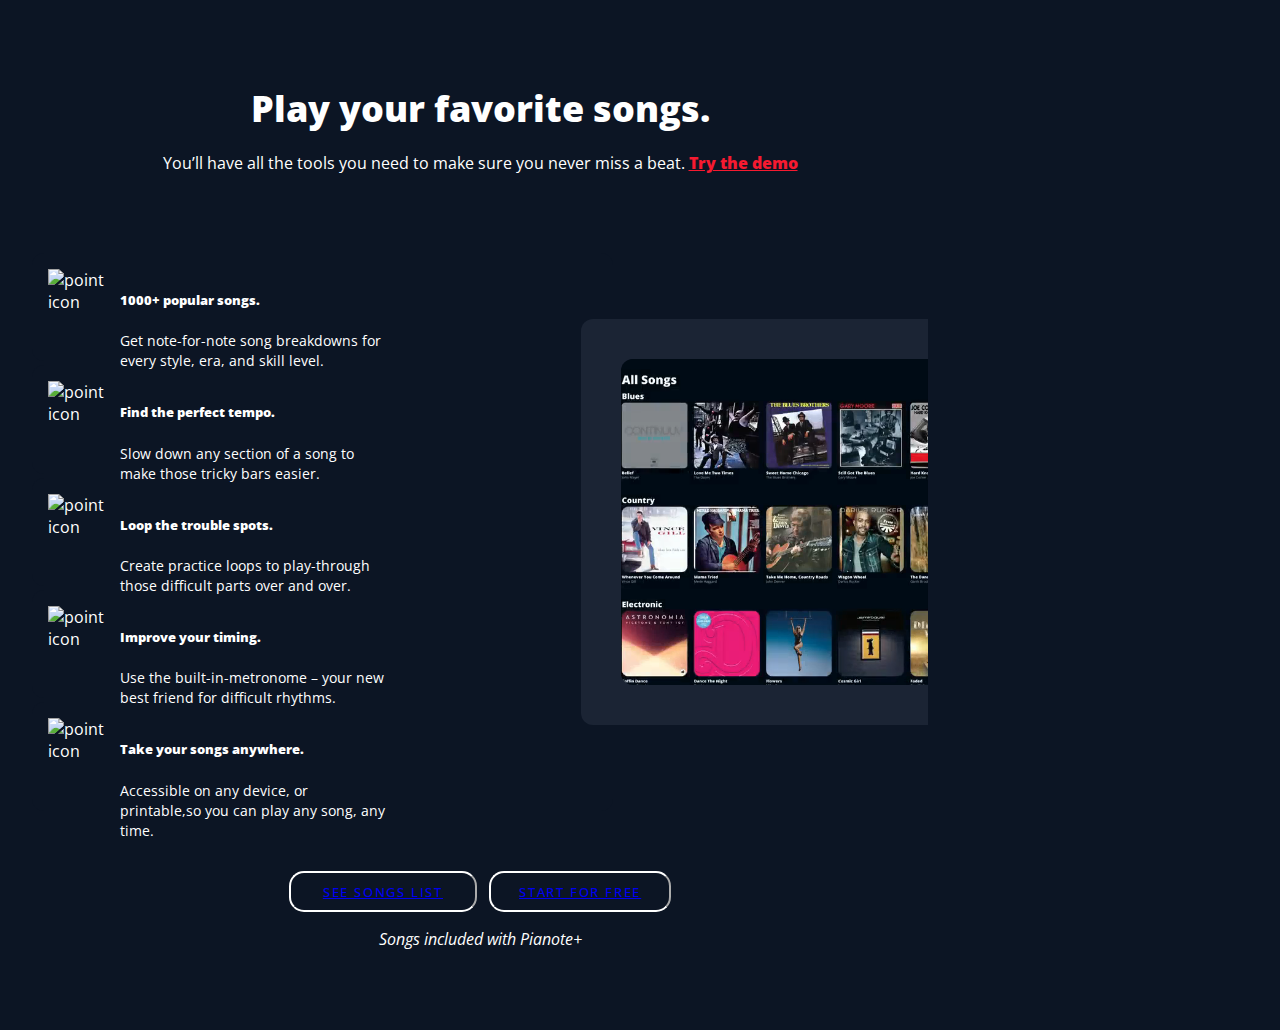
==== index.html @ d9453bf3 "added  base design styling needed" ====
<!DOCTYPE html>
<html lang="en">
<head>
    <meta charset="UTF-8">
    <meta name="viewport" content="width=device-width, initial-scale=1.0">
    <link rel="stylesheet" href="style.css">
    <script src="/scripts/script.js" ></script>
    
    <link rel="stylesheet" href="https://cdnjs.cloudflare.com/ajax/libs/font-awesome/6.5.2/css/all.min.css" integrity="sha512-SnH5WK+bZxgPHs44uWIX+LLJAJ9/2PkPKZ5QiAj6Ta86w+fsb2TkcmfRyVX3pBnMFcV7oQPJkl9QevSCWr3W6A==" crossorigin="anonymous" referrerpolicy="no-referrer" />
    <title>Learn The Piano anytime with real teachers. | Pianote </title>
</head>
<body>
    <section class="piano-container">
        <div class="piano-play">
        <h2><strong class="piano">Play your favorite songs.</strong></h2>
        <p class="subtitle">You’ll have all the tools you need to make sure you never miss a beat.
            <strong class="demo" ><u>Try the demo <i class="fa-regular fa-circle-play"></i></u></strong>

        </p>

        

        <div class="piano-selection-container">

            <div class="video-containers">

                <video src="/videos/piano1vid.mp4"  muted
                autoplay
                loop
                playsinline
                preload="none" style="display: flex;"></video>
                
                
                
                
                <video src="/videos/piano2vid.mp4"  muted
                autoplay
                loop
                playsinline
                preload="none"></video>
                
                
                
                <video src="/videos/piano3vid.mp4"  muted
                autoplay
                loop
                playsinline
                preload="none"></video>
              
              
              
              
                <video src="/videos/piano4vid.mp4"  muted
                autoplay
                loop
                playsinline
                preload="none"></video>


                <img class="still-photo" loading="lazy" onload="this.classList.remove('opacity-0')" src="/images/stillphoto.webp" >




            </div>

            <div  class="selection-container">
                <div  class="selection-item">
    <div  class="selection-image-container"><img alt="point icon" src="https://www.musora.com/musora-cdn/image/https://d21q7xesnoiieh.cloudfront.net/filters:quality(95)/marketing/pianote/membership/homepage/2023/songs-icon.svg"  class="selection-image" loading="lazy" onload="this.classList.remove('opacity-0')"></div>
    <div  class="selection-text-container">
        <h5><strong>1000+ popular songs.</strong></h5>
        <p  class="selection-text-container-paragraph">Get note-for-note song breakdowns for every style, era, and skill level.</p>
    </div>
</div>




<div  class="selection-item">
    <div  class="selection-image-container"><img alt="point icon" src="https://www.musora.com/musora-cdn/image/https://d21q7xesnoiieh.cloudfront.net/filters:quality(95)/marketing/pianote/membership/homepage/2023/tempo-icons.svg"  class="selection-image" loading="lazy" onload="this.classList.remove('opacity-0')"></div>
    <div  class="selection-text-container">
        <h5><strong>Find the perfect tempo.</strong></h5>
        <p  class="selection-text-container-paragraph">Slow down any section of a song to make those tricky bars easier.</p>
    </div>
</div>




<div  class="selection-item">
    <div  class="selection-image-container"><img alt="point icon" src="https://www.musora.com/musora-cdn/image/https://d21q7xesnoiieh.cloudfront.net/filters:quality(95)/marketing/pianote/membership/homepage/2023/loop-icons.svg" class="h-6 sm:h-7 lg:h-8  opacity-0 transition-opacity"  class="selection-image" loading="lazy" onload="this.classList.remove('opacity-0')"></div>
    <div  class="selection-text-container">
        <h5><strong>Loop the trouble spots.</strong></h5>
        <p  class="selection-text-container-paragraph">Create practice loops to play-through those difficult parts over and over.</p>
    </div>
</div>



<div  class="selection-item">
    <div  class="selection-image-container"><img alt="point icon" src="https://www.musora.com/musora-cdn/image/https://d21q7xesnoiieh.cloudfront.net/filters:quality(95)/marketing/pianote/membership/homepage/2023/timing-icons.svg"  class="selection-image" loading="lazy" onload="this.classList.remove('opacity-0')"></div>
    <div  class="selection-text-container">
        <h5><strong>Improve your timing.</strong></h5>
        <p  class="selection-text-container-paragraph">Use the built-in-metronome – your new best friend for difficult rhythms.</p>
    </div>
</div>


<div  class="selection-item">
    <div  class="selection-image-container"><img alt="point icon" src="https://www.musora.com/musora-cdn/image/https://d21q7xesnoiieh.cloudfront.net/filters:quality(95)/marketing/pianote/membership/homepage/2023/devices-icons.svg"  class="selection-image" loading="lazy" onload="this.classList.remove('opacity-0')"></div>
    <div  class="selection-text-container">
        <h5><strong>Take your songs anywhere.</strong></h5>
        <p  class="selection-text-container-paragraph">Accessible on any device, or printable,so you can play any song, any time.</p>
    </div>
</div>
            
        </div>

         






        </div>


        <button class="song"><a role="link" aria-label="See songs list" href="/songs"  class="songbutton">SEE SONGS LIST</a></button>

        
      <button class="plan"> <a role="link" aria-label="See your deal" class="sm:mx-1 w-full sm:w-64 join pianote smaller "
                    href="/choose-plan" class="planbutton"
            >
                    START FOR FREE <i class="fas fa-arrow-right" style="line-height: 0;"></i>
            </a> </button> 
            <p class="text-light-navy text-sm mt-5"><em>Songs included with Pianote+</em></p>

    </div>
    </section>
</body>
</html>
---- style.css ----
@import url('https://fonts.googleapis.com/css2?family=Open+Sans:ital,wght@0,300..800;1,300..800&display=swap');
@import url('https://fonts.googleapis.com/css2?family=Bebas+Neue&display=swap');

*{
    font-family: "Open Sans", sans-serif;

    background-color: #0c1524;
}



.piano-container{

  

padding-left: 1.25rem;
padding-right: 1.25rem; 
padding-top: 2.5rem;
padding-bottom: 2.5rem; 
text-align: center; 
color: #ffffff; 




}


@media (min-width: 640px) {
    .piano-container {
        padding-left: 1.5rem;
        padding-right: 1.5rem; 
        padding-top: 3.5rem;
        padding-bottom: 3.5rem; 
    }
  }



  
@media (min-width: 1024px) {
    .piano-container {
        padding-left: 1.5rem;
        padding-right: 1.5rem; 
        padding-top: 3.5rem;
        padding-bottom: 3.5rem; 
    }
  }



.piano-play{
    max-width: 56rem; 
    

  






}


.subtitle{
margin-top: 0.5rem; 
line-height: 1.25; 
}


@media (min-width: 640px) {
    .subtitle {
        margin-top: 0.75rem; 
    }
  }



.demo{

font-weight: 900; 
cursor: pointer; 

}  



u{
    color:#F61A30 ;
}


.piano {
font-size: 36px;
    
}


/* .piano-play h2{
    font-size: 36px;
} */


/* @media (min-width: 640px) {
    .piano {
         font-size: 24px;
    }
  } */




.piano-selection-container{
    display: flex; 
margin-top: 2.5rem;
margin-bottom: 2.5rem; 
flex-wrap: wrap; 
justify-content: center; 
align-items: center; 


}


@media (min-width: 640px) {
    .piano-selection-container {
        margin-top: 3.5rem;
        margin-bottom: 3.5rem; 
        flex-wrap: nowrap; 
    }
  }





.video-containers{
overflow: hidden; 
padding-top: 2.5rem;
padding-bottom: 2.5rem; 
padding-left: 2.5rem; 
border-top-left-radius: 0.75rem;
border-bottom-left-radius: 0.75rem; 
max-width: 20rem; 

background-color: #1B2434;
}

@media (min-width: 640px) {
    .video-containers {
        order: 1; 
        max-width: 100%; 
    }
  }


.video-containers video{
    display: none; 
overflow: hidden; 
border-top-left-radius: 0.75rem;
border-bottom-left-radius: 0.75rem; 
width: 100%; 
}



.still-photo{
display: none; 
overflow: hidden; 
border-top-left-radius: 0.75rem;
border-bottom-left-radius: 0.75rem; 
width: 100%; 
transition-property: opacity;
transition-timing-function: cubic-bezier(0.4, 0, 0.2, 1);
transition-duration: 300ms; 
opacity: 0; 
}



/* 
.selections{

    margin-top: 1.5rem; 
width: 100%; 
text-align: left; 
}



@media (min-width: 640px) {
    .selections {
        padding-right: 1.25rem; 
margin-top: 0; 
width: auto; 
    }
  }


  @media (min-width: 1024px) {
    .selections {
        padding-right: 2rem; 
    }
  } */



/* .selection-tab{
display: flex; 
padding-top: 1rem;
padding-bottom: 1rem; 
padding-left: 1rem;
padding-right: 1rem; 
margin-bottom: 0.25rem; 
border-radius: 0.75rem; 
border-width: 1px; 
width: 100%; 
transition-property: color, background-color, border-color, text-decoration-color, fill, stroke;
transition-timing-function: cubic-bezier(0.4, 0, 0.2, 1);
transition-duration: 300ms; 
transition-duration: 500ms; 
cursor: pointer; 
background: #0c1524;
border-color: #0c1524;


}


.selection-icon img{
    height: 1.5rem; 
    transition-property: opacity;
    transition-timing-function: cubic-bezier(0.4, 0, 0.2, 1);
    transition-duration: 300ms; 
    opacity: 0; 
    
}

@media (min-width: 640px) {
    .selection-icon {
        width: 3rem; 
    }
  }


@media (min-width: 1024px) {
    .selection-icon {
        width: 4rem; 
    }
  }



.selection-text{
    padding-left: 0.5rem; 
flex-grow: 1; 

}



@media (min-width: 1024px) {
    .selection-text {
        padding-left: 1rem; 
    }
  }

.selection-subtitle{
    overflow: hidden; 
margin-left: 0;
margin-right: 0; 
margin-top: 0.25rem; 
max-height: 0; 
font-size: 0.875rem;
line-height: 1.25rem; 

max-width: 270px

}





.selection-item{
display: flex; 
padding-top: 1rem;
padding-bottom: 1rem; 
padding-left: 1rem;
padding-right: 1rem; 
margin-bottom: 0.25rem; 
border-radius: 0.75rem; 
border-width: 1px; 
width: 100%; 
transition-property: color, background-color, border-color, text-decoration-color, fill, stroke;
transition-timing-function: cubic-bezier(0.4, 0, 0.2, 1);
transition-duration: 300ms; 
transition-duration: 500ms; 
cursor: pointer; 
background: #0c1524;
border-color: #0c1524;

}

 */



.selection-container{

    margin-top: 1.5rem; 
width: 100%; 
text-align: left; 
}

.selection-item{
    display: flex; 
padding-top: 1rem;
padding-bottom: 1rem; 
padding-left: 1rem;
padding-right: 1rem; 
margin-bottom: 0.25rem; 
border-radius: 0.75rem; 
border-width: 1px; 
width: 100%; 
transition-property: color, background-color, border-color, text-decoration-color, fill, stroke;
transition-timing-function: cubic-bezier(0.4, 0, 0.2, 1);
transition-duration: 300ms; 
transition-duration: 500ms; 
cursor: pointer; 
background: #0c1524;
border-color: #0c1524;

}



.selection-image-container{

}


@media (min-width: 640px) {
    .selection-image-container {
        width: 3rem; 
    }
  }

@media (min-width: 1024px) {
    .selection-image-container {
        width: 4rem; 
    }
  }




.selection-image{
height: 1.5rem; 
transition-property: opacity;
transition-timing-function: cubic-bezier(0.4, 0, 0.2, 1);
transition-duration: 300ms; 
/* opacity: 0;  */

}

@media (min-width: 1024px) {
    .selection-image {
        width: 2rem; 
    }
  }




.selection-text-container{
    padding-left: 0.5rem; 
    flex-grow: 1; 
    
}


.selection-text-container-paragraph{

    /* overflow: hidden;  */
margin-left: 0;
margin-right: 0; 
margin-top: 0.25rem; 
max-height: 0; 
font-size: 0.875rem;
line-height: 1.25rem; 
max-width: 270px
}


@media (min-width: 640px) {
    .selection-text-container-paragraph {
        margin-top: 0.5rem; 
       
    }
  }








.songbutton{

    margin-bottom: 0.5rem; 
    width: 100%; 

}



@media (min-width: 640px) {
    .songbutton {
        margin-left: 0.25rem;
        margin-right: 0.25rem; 
        margin-bottom: 0; 
        width: 16rem;  
       
    }
  }




.planbutton{

    width: 100%; 
}


@media (min-width: 640px) {
    .songbutton {
        margin-left: 0.25rem;
        margin-right: 0.25rem; 
        width: 16rem; 
       
    }
  }


button{
    border-radius: 15px;
    
    padding-bottom: 8px;
padding-left: 28px;
padding-right: 28px;
padding-top: 10px;


letter-spacing: 1.8px;
line-height: 18px;
margin-bottom: 0px;
margin-left: 4px;
margin-right: 4px;


font-family: "Bebas Neue", sans-serif !important;
font-feature-settings: normal;
font-kerning: auto;


font-weight :500;

text-decoration: none;






}


.plan{

    border-bottom-style: solid;
border-bottom-width: 2px;

background-color :rgba(0, 0, 0, 0);
border-bottom-color: rgb(255, 255, 255);
border-left-color: rgb(255, 255, 255);
border-right-color: rgb(255, 255, 255);
border-top-color: rgb(255, 255, 255);
color: rgb(255, 255, 255);
outline-color: rgb(255, 255, 255);
text-decoration-color: rgb(255, 255, 255);
}



.song{

    border-bottom-style: solid;
border-bottom-width: 2px;

background-color :rgba(0, 0, 0, 0);
border-bottom-color: rgb(255, 255, 255);
border-left-color: rgb(255, 255, 255);
border-right-color: rgb(255, 255, 255);
border-top-color: rgb(255, 255, 255);
color: rgb(255, 255, 255);
outline-color: rgb(255, 255, 255);
text-decoration-color: rgb(255, 255, 255);
}
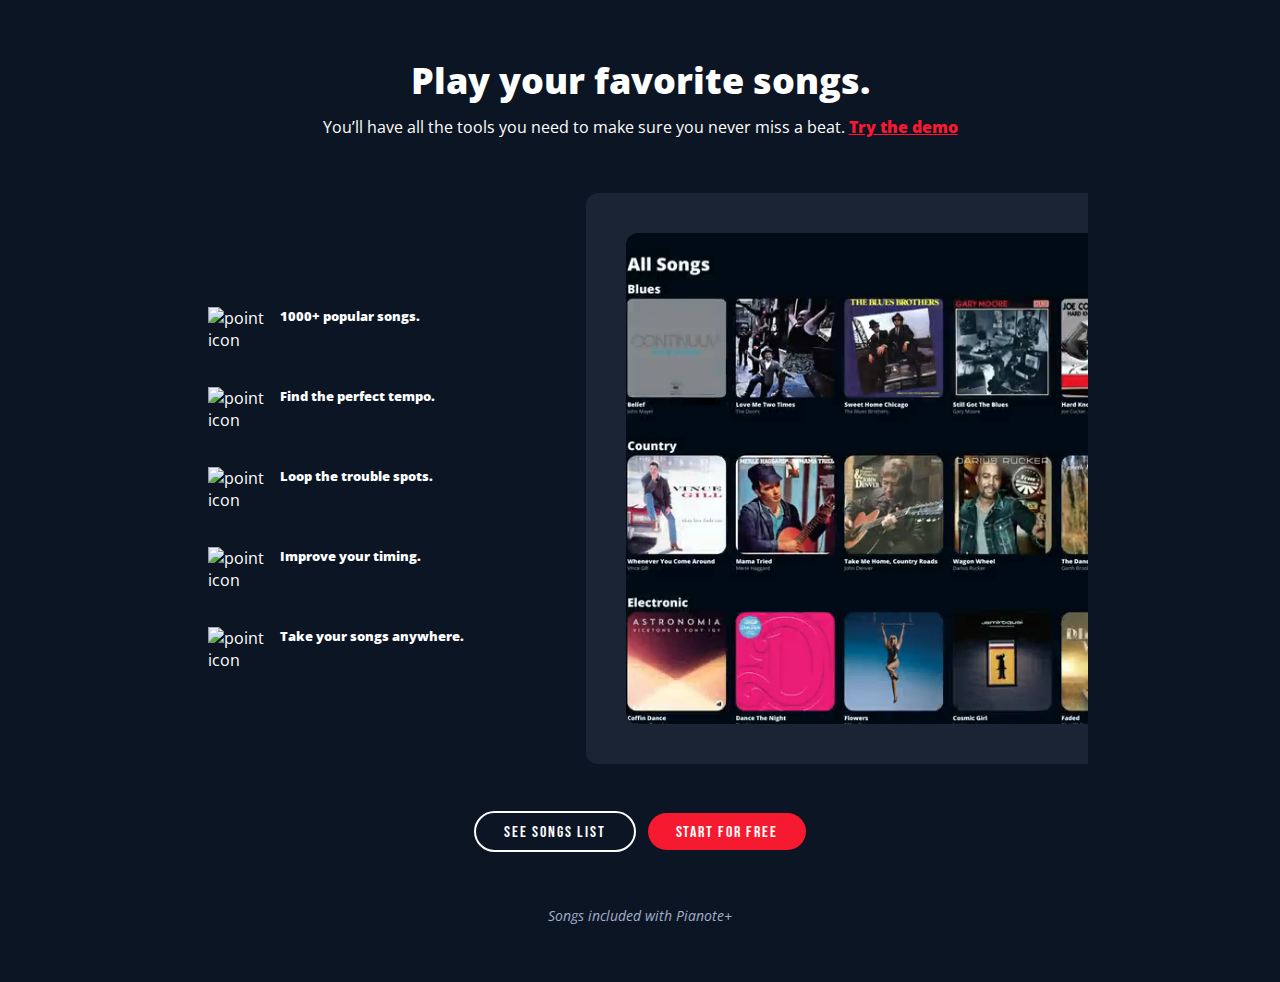
==== commit 4561ee57: "just finished final styling starting scripting now" ====
--- a/index.html
+++ b/index.html
@@ -69,7 +69,7 @@
     <div  class="selection-image-container"><img alt="point icon" src="https://www.musora.com/musora-cdn/image/https://d21q7xesnoiieh.cloudfront.net/filters:quality(95)/marketing/pianote/membership/homepage/2023/songs-icon.svg"  class="selection-image" loading="lazy" onload="this.classList.remove('opacity-0')"></div>
     <div  class="selection-text-container">
         <h5><strong>1000+ popular songs.</strong></h5>
-        <p  class="selection-text-container-paragraph">Get note-for-note song breakdowns for every style, era, and skill level.</p>
+        <p  class="selection-text-container-paragraph" >Get note-for-note song breakdowns for every style, era, and skill level.</p>
     </div>
 </div>
 
@@ -126,15 +126,16 @@
         </div>
 
 
-        <button class="song"><a role="link" aria-label="See songs list" href="/songs"  class="songbutton">SEE SONGS LIST</a></button>
+       <a role="link" aria-label="See songs list" href="/songs"  class="songbutton" class="song">SEE SONGS LIST</a>
 
         
-      <button class="plan"> <a role="link" aria-label="See your deal" class="sm:mx-1 w-full sm:w-64 join pianote smaller "
+       <a role="link" aria-label="See your deal" 
                     href="/choose-plan" class="planbutton"
             >
                     START FOR FREE <i class="fas fa-arrow-right" style="line-height: 0;"></i>
-            </a> </button> 
-            <p class="text-light-navy text-sm mt-5"><em>Songs included with Pianote+</em></p>
+            </a> 
+            <br><br><br>
+            <p  class="disclaimer"><em>Songs included with Pianote+</em></p>
 
     </div>
     </section>
--- a/style.css
+++ b/style.css
@@ -4,9 +4,23 @@
 *{
     font-family: "Open Sans", sans-serif;
 
+
+
+    margin: 0;  /* Ensure no default margins */
+    padding: 0; /* Ensure no default padding */
+    box-sizing: border-box; /* Ensure consistent box model */
+
+
+
+}
+
+body {
+    display: flex;
+    justify-content: center; /* Center content horizontally */
+    align-items: center;  /* Center content vertically if needed */
     background-color: #0c1524;
-}
-
+    margin: 0;
+}
 
 
 .piano-container{
@@ -97,16 +111,6 @@
 }
 
 
-/* .piano-play h2{
-    font-size: 36px;
-} */
-
-
-/* @media (min-width: 640px) {
-    .piano {
-         font-size: 24px;
-    }
-  } */
 
 
 
@@ -142,7 +146,12 @@
 padding-left: 2.5rem; 
 border-top-left-radius: 0.75rem;
 border-bottom-left-radius: 0.75rem; 
-max-width: 20rem; 
+max-width: 20rem;
+
+
+
+
+
 
 background-color: #1B2434;
 }
@@ -161,6 +170,12 @@
 border-top-left-radius: 0.75rem;
 border-bottom-left-radius: 0.75rem; 
 width: 100%; 
+
+margin-right: 550px;
+margin: 550x;
+
+
+
 }
 
 
@@ -179,131 +194,6 @@
 
 
 
-/* 
-.selections{
-
-    margin-top: 1.5rem; 
-width: 100%; 
-text-align: left; 
-}
-
-
-
-@media (min-width: 640px) {
-    .selections {
-        padding-right: 1.25rem; 
-margin-top: 0; 
-width: auto; 
-    }
-  }
-
-
-  @media (min-width: 1024px) {
-    .selections {
-        padding-right: 2rem; 
-    }
-  } */
-
-
-
-/* .selection-tab{
-display: flex; 
-padding-top: 1rem;
-padding-bottom: 1rem; 
-padding-left: 1rem;
-padding-right: 1rem; 
-margin-bottom: 0.25rem; 
-border-radius: 0.75rem; 
-border-width: 1px; 
-width: 100%; 
-transition-property: color, background-color, border-color, text-decoration-color, fill, stroke;
-transition-timing-function: cubic-bezier(0.4, 0, 0.2, 1);
-transition-duration: 300ms; 
-transition-duration: 500ms; 
-cursor: pointer; 
-background: #0c1524;
-border-color: #0c1524;
-
-
-}
-
-
-.selection-icon img{
-    height: 1.5rem; 
-    transition-property: opacity;
-    transition-timing-function: cubic-bezier(0.4, 0, 0.2, 1);
-    transition-duration: 300ms; 
-    opacity: 0; 
-    
-}
-
-@media (min-width: 640px) {
-    .selection-icon {
-        width: 3rem; 
-    }
-  }
-
-
-@media (min-width: 1024px) {
-    .selection-icon {
-        width: 4rem; 
-    }
-  }
-
-
-
-.selection-text{
-    padding-left: 0.5rem; 
-flex-grow: 1; 
-
-}
-
-
-
-@media (min-width: 1024px) {
-    .selection-text {
-        padding-left: 1rem; 
-    }
-  }
-
-.selection-subtitle{
-    overflow: hidden; 
-margin-left: 0;
-margin-right: 0; 
-margin-top: 0.25rem; 
-max-height: 0; 
-font-size: 0.875rem;
-line-height: 1.25rem; 
-
-max-width: 270px
-
-}
-
-
-
-
-
-.selection-item{
-display: flex; 
-padding-top: 1rem;
-padding-bottom: 1rem; 
-padding-left: 1rem;
-padding-right: 1rem; 
-margin-bottom: 0.25rem; 
-border-radius: 0.75rem; 
-border-width: 1px; 
-width: 100%; 
-transition-property: color, background-color, border-color, text-decoration-color, fill, stroke;
-transition-timing-function: cubic-bezier(0.4, 0, 0.2, 1);
-transition-duration: 300ms; 
-transition-duration: 500ms; 
-cursor: pointer; 
-background: #0c1524;
-border-color: #0c1524;
-
-}
-
- */
 
 
 
@@ -383,7 +273,8 @@
 
 .selection-text-container-paragraph{
 
-    /* overflow: hidden;  */
+    overflow: hidden; 
+    
 margin-left: 0;
 margin-right: 0; 
 margin-top: 0.25rem; 
@@ -410,8 +301,51 @@
 
 .songbutton{
 
+    
+
     margin-bottom: 0.5rem; 
     width: 100%; 
+
+
+    padding-bottom: 8px;
+padding-left: 28px;
+padding-right: 28px;
+padding-top: 10px;
+
+
+letter-spacing: 1.8px;
+line-height: 18px;
+margin-bottom: 0px;
+margin-left: 4px;
+margin-right: 4px;
+
+
+font-family: "Bebas Neue", sans-serif !important;
+font-feature-settings: normal;
+font-kerning: auto;
+
+
+font-weight :500;
+border-radius: 50px;
+text-decoration: none;
+
+
+
+border-left-color: rgb(255, 255, 255);
+border-left-style: solid;
+border-left-width: 2px;
+border-right-color: rgb(255, 255, 255);
+border-right-style: solid;
+border-right-width: 2px;
+border-top-color: rgb(255, 255, 255);
+border-top-left-radius: 50px;
+border-top-right-radius: 50px;
+border-top-style: solid;
+border-top-width: 2px;
+box-shadow: rgba(0, 0, 0, 0.35) 0px 0px;
+border-bottom-style: solid;
+border-bottom-width: 2px;
+
 
 }
 
@@ -433,26 +367,15 @@
 .planbutton{
 
     width: 100%; 
-}
-
-
-@media (min-width: 640px) {
-    .songbutton {
-        margin-left: 0.25rem;
-        margin-right: 0.25rem; 
-        width: 16rem; 
-       
-    }
-  }
-
-
-button{
-    border-radius: 15px;
-    
+
+
+
+
     padding-bottom: 8px;
 padding-left: 28px;
 padding-right: 28px;
 padding-top: 10px;
+
 
 
 letter-spacing: 1.8px;
@@ -468,22 +391,63 @@
 
 
 font-weight :500;
-
+border-radius: 50px;
 text-decoration: none;
-
-
-
-
-
-
-}
+background-color: rgb(246, 26, 48);
+
+}
+
+
+@media (min-width: 640px) {
+    .songbutton {
+        margin-left: 0.25rem;
+        margin-right: 0.25rem; 
+        width: 16rem; 
+
+        margin-top: 20px;
+       
+    }
+
+    .planbutton{
+        margin-left: 0.25rem;
+        margin-right: 0.25rem; 
+        width: 16rem;
+        
+        margin-bottom: 20px;
+
+        
+    }
+  }
+
+
+
+
+
 
 
 .plan{
+
+  
+
+
+background-color: rgb(246, 26, 48);
+
+color: rgb(255, 255, 255);
+
+
+   
+    
+
+
+}
+
+
+
+.song{
 
     border-bottom-style: solid;
 border-bottom-width: 2px;
-
+text-decoration: none;
 background-color :rgba(0, 0, 0, 0);
 border-bottom-color: rgb(255, 255, 255);
 border-left-color: rgb(255, 255, 255);
@@ -492,21 +456,36 @@
 color: rgb(255, 255, 255);
 outline-color: rgb(255, 255, 255);
 text-decoration-color: rgb(255, 255, 255);
-}
-
-
-
-.song{
-
-    border-bottom-style: solid;
-border-bottom-width: 2px;
-
-background-color :rgba(0, 0, 0, 0);
-border-bottom-color: rgb(255, 255, 255);
-border-left-color: rgb(255, 255, 255);
-border-right-color: rgb(255, 255, 255);
-border-top-color: rgb(255, 255, 255);
-color: rgb(255, 255, 255);
-outline-color: rgb(255, 255, 255);
-text-decoration-color: rgb(255, 255, 255);
+
+}
+
+
+
+button .plan{
+    text-decoration: none;
+}
+
+
+a{
+    color: #ffffff;
+    text-decoration: none;
+} 
+
+
+
+.disclaimer{
+
+    margin-top: 1.25rem; 
+font-size: 0.875rem;
+line-height: 1.25rem; 
+
+color: rgb(161, 175, 201) !important;
+
+}
+
+
+.disclaimer p {
+
+    color :rgb(161, 175, 201);
+
 }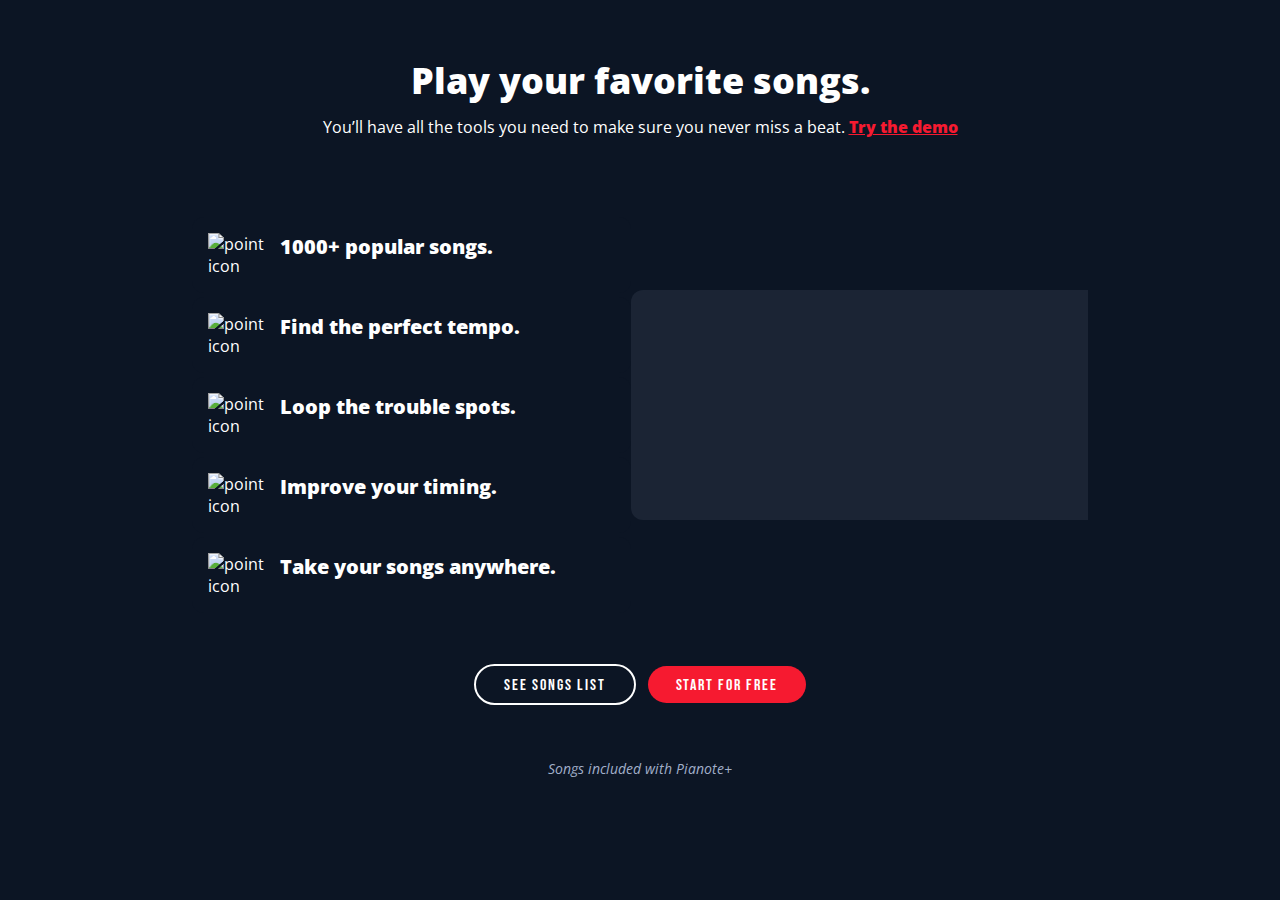
==== commit af2b855c: "working videos when clicked" ====
--- a/index.html
+++ b/index.html
@@ -12,132 +12,77 @@
 <body>
     <section class="piano-container">
         <div class="piano-play">
-        <h2><strong class="piano">Play your favorite songs.</strong></h2>
-        <p class="subtitle">You’ll have all the tools you need to make sure you never miss a beat.
-            <strong class="demo" ><u>Try the demo <i class="fa-regular fa-circle-play"></i></u></strong>
+            <h2><strong class="piano">Play your favorite songs.</strong></h2>
+            <p class="subtitle">You’ll have all the tools you need to make sure you never miss a beat.
+                <strong class="demo"><u>Try the demo <i class="fa-regular fa-circle-play"></i></u></strong>
+            </p>
 
-        </p>
+            <div class="piano-selection-container">
+                <div class="video-containers">
+                    <video muted autoplay loop playsinline id="mainVideo" preload="none" style="display: block;"></video>
+                    <img class="still-photo" loading="lazy" onload="this.classList.remove('opacity-0')" id="mainImage" >
+                </div>
 
-        
+                <div class="selection-container">
+                    <div class="selection-item" id="item1">
+                        <div class="selection-image-container">
+                            <img alt="point icon" src="https://www.musora.com/musora-cdn/image/https://d21q7xesnoiieh.cloudfront.net/filters:quality(95)/marketing/pianote/membership/homepage/2023/songs-icon.svg" class="selection-image" loading="lazy" onload="this.classList.remove('opacity-0')">
+                        </div>
+                        <div class="selection-text-container">
+                            <h5><strong>1000+ popular songs.</strong></h5>
+                            <p class="selection-text-container-paragraph">Get note-for-note song breakdowns for every style, era, and skill level.</p>
+                        </div>
+                    </div>
 
-        <div class="piano-selection-container">
+                    <div class="selection-item" id="item2">
+                        <div class="selection-image-container">
+                            <img alt="point icon" src="https://www.musora.com/musora-cdn/image/https://d21q7xesnoiieh.cloudfront.net/filters:quality(95)/marketing/pianote/membership/homepage/2023/tempo-icons.svg" class="selection-image" loading="lazy" onload="this.classList.remove('opacity-0')">
+                        </div>
+                        <div class="selection-text-container">
+                            <h5><strong>Find the perfect tempo.</strong></h5>
+                            <p class="selection-text-container-paragraph">Slow down any section of a song to make those tricky bars easier.</p>
+                        </div>
+                    </div>
 
-            <div class="video-containers">
+                    <div class="selection-item" id="item3">
+                        <div class="selection-image-container">
+                            <img alt="point icon" src="https://www.musora.com/musora-cdn/image/https://d21q7xesnoiieh.cloudfront.net/filters:quality(95)/marketing/pianote/membership/homepage/2023/loop-icons.svg" class="selection-image" loading="lazy" onload="this.classList.remove('opacity-0')">
+                        </div>
+                        <div class="selection-text-container">
+                            <h5><strong>Loop the trouble spots.</strong></h5>
+                            <p class="selection-text-container-paragraph">Create practice loops to play-through those difficult parts over and over.</p>
+                        </div>
+                    </div>
 
-                <video src="/videos/piano1vid.mp4"  muted
-                autoplay
-                loop
-                playsinline
-                preload="none" style="display: flex;"></video>
-                
-                
-                
-                
-                <video src="/videos/piano2vid.mp4"  muted
-                autoplay
-                loop
-                playsinline
-                preload="none"></video>
-                
-                
-                
-                <video src="/videos/piano3vid.mp4"  muted
-                autoplay
-                loop
-                playsinline
-                preload="none"></video>
-              
-              
-              
-              
-                <video src="/videos/piano4vid.mp4"  muted
-                autoplay
-                loop
-                playsinline
-                preload="none"></video>
+                    <div class="selection-item" id="item4">
+                        <div class="selection-image-container">
+                            <img alt="point icon" src="https://www.musora.com/musora-cdn/image/https://d21q7xesnoiieh.cloudfront.net/filters:quality(95)/marketing/pianote/membership/homepage/2023/timing-icons.svg" class="selection-image" loading="lazy" onload="this.classList.remove('opacity-0')">
+                        </div>
+                        <div class="selection-text-container">
+                            <h5><strong>Improve your timing.</strong></h5>
+                            <p class="selection-text-container-paragraph">Use the built-in-metronome – your new best friend for difficult rhythms.</p>
+                        </div>
+                    </div>
 
-
-                <img class="still-photo" loading="lazy" onload="this.classList.remove('opacity-0')" src="/images/stillphoto.webp" >
-
-
-
-
+                    <div class="selection-item" id="item5">
+                        <div class="selection-image-container">
+                            <img alt="point icon" src="https://www.musora.com/musora-cdn/image/https://d21q7xesnoiieh.cloudfront.net/filters:quality(95)/marketing/pianote/membership/homepage/2023/devices-icons.svg" class="selection-image" loading="lazy" onload="this.classList.remove('opacity-0')">
+                        </div>
+                        <div class="selection-text-container">
+                            <h5><strong>Take your songs anywhere.</strong></h5>
+                            <p class="selection-text-container-paragraph">Accessible on any device, or printable, so you can play any song, any time.</p>
+                        </div>
+                    </div>
+                </div>
             </div>
 
-            <div  class="selection-container">
-                <div  class="selection-item">
-    <div  class="selection-image-container"><img alt="point icon" src="https://www.musora.com/musora-cdn/image/https://d21q7xesnoiieh.cloudfront.net/filters:quality(95)/marketing/pianote/membership/homepage/2023/songs-icon.svg"  class="selection-image" loading="lazy" onload="this.classList.remove('opacity-0')"></div>
-    <div  class="selection-text-container">
-        <h5><strong>1000+ popular songs.</strong></h5>
-        <p  class="selection-text-container-paragraph" >Get note-for-note song breakdowns for every style, era, and skill level.</p>
-    </div>
-</div>
-
-
-
-
-<div  class="selection-item">
-    <div  class="selection-image-container"><img alt="point icon" src="https://www.musora.com/musora-cdn/image/https://d21q7xesnoiieh.cloudfront.net/filters:quality(95)/marketing/pianote/membership/homepage/2023/tempo-icons.svg"  class="selection-image" loading="lazy" onload="this.classList.remove('opacity-0')"></div>
-    <div  class="selection-text-container">
-        <h5><strong>Find the perfect tempo.</strong></h5>
-        <p  class="selection-text-container-paragraph">Slow down any section of a song to make those tricky bars easier.</p>
-    </div>
-</div>
-
-
-
-
-<div  class="selection-item">
-    <div  class="selection-image-container"><img alt="point icon" src="https://www.musora.com/musora-cdn/image/https://d21q7xesnoiieh.cloudfront.net/filters:quality(95)/marketing/pianote/membership/homepage/2023/loop-icons.svg" class="h-6 sm:h-7 lg:h-8  opacity-0 transition-opacity"  class="selection-image" loading="lazy" onload="this.classList.remove('opacity-0')"></div>
-    <div  class="selection-text-container">
-        <h5><strong>Loop the trouble spots.</strong></h5>
-        <p  class="selection-text-container-paragraph">Create practice loops to play-through those difficult parts over and over.</p>
-    </div>
-</div>
-
-
-
-<div  class="selection-item">
-    <div  class="selection-image-container"><img alt="point icon" src="https://www.musora.com/musora-cdn/image/https://d21q7xesnoiieh.cloudfront.net/filters:quality(95)/marketing/pianote/membership/homepage/2023/timing-icons.svg"  class="selection-image" loading="lazy" onload="this.classList.remove('opacity-0')"></div>
-    <div  class="selection-text-container">
-        <h5><strong>Improve your timing.</strong></h5>
-        <p  class="selection-text-container-paragraph">Use the built-in-metronome – your new best friend for difficult rhythms.</p>
-    </div>
-</div>
-
-
-<div  class="selection-item">
-    <div  class="selection-image-container"><img alt="point icon" src="https://www.musora.com/musora-cdn/image/https://d21q7xesnoiieh.cloudfront.net/filters:quality(95)/marketing/pianote/membership/homepage/2023/devices-icons.svg"  class="selection-image" loading="lazy" onload="this.classList.remove('opacity-0')"></div>
-    <div  class="selection-text-container">
-        <h5><strong>Take your songs anywhere.</strong></h5>
-        <p  class="selection-text-container-paragraph">Accessible on any device, or printable,so you can play any song, any time.</p>
-    </div>
-</div>
-            
+            <div class="fixbutton">
+                <a role="link" aria-label="See songs list" href="/songs" class="songbutton">SEE SONGS LIST</a>
+                <a role="link" aria-label="See your deal" href="/choose-plan" class="planbutton">START FOR FREE <i class="fas fa-arrow-right" style="line-height: 0;"></i></a>
+                <br><br><br>
+                <p class="disclaimer"><em>Songs included with Pianote+</em></p>
+            </div>
         </div>
-
-         
-
-
-
-
-
-
-        </div>
-
-
-       <a role="link" aria-label="See songs list" href="/songs"  class="songbutton" class="song">SEE SONGS LIST</a>
-
-        
-       <a role="link" aria-label="See your deal" 
-                    href="/choose-plan" class="planbutton"
-            >
-                    START FOR FREE <i class="fas fa-arrow-right" style="line-height: 0;"></i>
-            </a> 
-            <br><br><br>
-            <p  class="disclaimer"><em>Songs included with Pianote+</em></p>
-
-    </div>
     </section>
 </body>
 </html>--- a/style.css
+++ b/style.css
@@ -132,6 +132,8 @@
         margin-top: 3.5rem;
         margin-bottom: 3.5rem; 
         flex-wrap: nowrap; 
+
+        
     }
   }
 
@@ -171,8 +173,8 @@
 border-bottom-left-radius: 0.75rem; 
 width: 100%; 
 
-margin-right: 550px;
-margin: 550x;
+margin-right:550px;
+
 
 
 
@@ -226,9 +228,7 @@
 
 
 
-.selection-image-container{
-
-}
+
 
 
 @media (min-width: 640px) {
@@ -267,11 +267,20 @@
 .selection-text-container{
     padding-left: 0.5rem; 
     flex-grow: 1; 
+
+
+   
     
 }
 
-
-.selection-text-container-paragraph{
+.selection-text-container h5{
+    font-size: 20px;
+
+    font-weight: 900;
+}
+
+
+/* .selection-text-container-paragraph{
 
     overflow: hidden; 
     
@@ -282,8 +291,32 @@
 font-size: 0.875rem;
 line-height: 1.25rem; 
 max-width: 270px
-}
-
+} */
+
+
+.selection-text-container-paragraph {
+    overflow: hidden;
+    margin-left: 0;
+    margin-right: 0;
+    margin-top: 0.25rem;
+    max-height: 0;
+    font-size: 0.875rem;
+    line-height: 1.25rem;
+    max-width: 270px;
+    transition: max-height 0.3s ease;
+}
+
+/* 
+.video-containers video,
+.still-photo {
+    display: none;
+} */
+
+
+
+.selection-item.active .selection-text-container-paragraph {
+    max-height: 1000px; /* A large enough value to show the full content */
+}
 
 @media (min-width: 640px) {
     .selection-text-container-paragraph {
@@ -293,199 +326,148 @@
   }
 
 
-
-
-
-
-
-
-.songbutton{
-
-    
-
+  .selection-item.active video,
+  .selection-item.active .still-photo {
+      display: block;
+  }
+
+
+
+
+
+
+
+
+
+
+
+
+.songbutton {
     margin-bottom: 0.5rem; 
     width: 100%; 
-
-
     padding-bottom: 8px;
-padding-left: 28px;
-padding-right: 28px;
-padding-top: 10px;
-
-
-letter-spacing: 1.8px;
-line-height: 18px;
-margin-bottom: 0px;
-margin-left: 4px;
-margin-right: 4px;
-
-
-font-family: "Bebas Neue", sans-serif !important;
-font-feature-settings: normal;
-font-kerning: auto;
-
-
-font-weight :500;
-border-radius: 50px;
-text-decoration: none;
-
-
-
-border-left-color: rgb(255, 255, 255);
-border-left-style: solid;
-border-left-width: 2px;
-border-right-color: rgb(255, 255, 255);
-border-right-style: solid;
-border-right-width: 2px;
-border-top-color: rgb(255, 255, 255);
-border-top-left-radius: 50px;
-border-top-right-radius: 50px;
-border-top-style: solid;
-border-top-width: 2px;
-box-shadow: rgba(0, 0, 0, 0.35) 0px 0px;
-border-bottom-style: solid;
-border-bottom-width: 2px;
-
-
-}
-
-
-
-@media (min-width: 640px) {
-    .songbutton {
-        margin-left: 0.25rem;
-        margin-right: 0.25rem; 
-        margin-bottom: 0; 
-        width: 16rem;  
-       
-    }
-  }
-
-
-
-
-.planbutton{
-
+    padding-left: 28px;
+    padding-right: 28px;
+    padding-top: 10px;
+    letter-spacing: 1.8px;
+    line-height: 18px;
+    margin-bottom: 0px;
+    margin-left: 4px;
+    margin-right: 4px;
+    font-family: "Bebas Neue", sans-serif !important;
+    font-feature-settings: normal;
+    font-kerning: auto;
+    font-weight: 500;
+    border-radius: 50px;
+    text-decoration: none;
+    border-left-color: rgb(255, 255, 255);
+    border-left-style: solid;
+    border-left-width: 2px;
+    border-right-color: rgb(255, 255, 255);
+    border-right-style: solid;
+    border-right-width: 2px;
+    border-top-color: rgb(255, 255, 255);
+    border-top-left-radius: 50px;
+    border-top-right-radius: 50px;
+    border-top-style: solid;
+    border-top-width: 2px;
+    box-shadow: rgba(0, 0, 0, 0.35) 0px 0px;
+    border-bottom-style: solid;
+    border-bottom-width: 2px;
+}
+
+
+
+.songbutton:hover{
+    background-color: #ffffff;
+    color: black;
+    transition-duration: 0.5s;
+}
+
+
+.planbutton:hover{
+    background-color: #d66d6d;
+    transition-duration: 0.5s;
+}
+
+.planbutton i:hover{
+    transition: margin-right 2s;
+}
+
+.planbutton {
     width: 100%; 
-
-
-
-
     padding-bottom: 8px;
-padding-left: 28px;
-padding-right: 28px;
-padding-top: 10px;
-
-
-
-letter-spacing: 1.8px;
-line-height: 18px;
-margin-bottom: 0px;
-margin-left: 4px;
-margin-right: 4px;
-
-
-font-family: "Bebas Neue", sans-serif !important;
-font-feature-settings: normal;
-font-kerning: auto;
-
-
-font-weight :500;
-border-radius: 50px;
-text-decoration: none;
-background-color: rgb(246, 26, 48);
-
-}
-
-
-@media (min-width: 640px) {
-    .songbutton {
-        margin-left: 0.25rem;
-        margin-right: 0.25rem; 
-        width: 16rem; 
-
-        margin-top: 20px;
-       
-    }
-
-    .planbutton{
-        margin-left: 0.25rem;
-        margin-right: 0.25rem; 
-        width: 16rem;
-        
-        margin-bottom: 20px;
-
-        
-    }
-  }
-
-
-
-
-
-
-
-.plan{
-
-  
-
-
-background-color: rgb(246, 26, 48);
-
-color: rgb(255, 255, 255);
-
-
-   
-    
-
-
-}
-
-
-
-.song{
-
+    padding-left: 28px;
+    padding-right: 28px;
+    padding-top: 10px;
+    letter-spacing: 1.8px;
+    line-height: 18px;
+    margin-bottom: 0px;
+    margin-left: 4px;
+    margin-right: 4px;
+    font-family: "Bebas Neue", sans-serif !important;
+    font-feature-settings: normal;
+    font-kerning: auto;
+    font-weight: 500;
+    border-radius: 50px;
+    text-decoration: none;
+    background-color: rgb(246, 26, 48);
+}
+
+.plan {
+    background-color: rgb(246, 26, 48);
+    color: rgb(255, 255, 255);
+}
+
+.song {
     border-bottom-style: solid;
-border-bottom-width: 2px;
-text-decoration: none;
-background-color :rgba(0, 0, 0, 0);
-border-bottom-color: rgb(255, 255, 255);
-border-left-color: rgb(255, 255, 255);
-border-right-color: rgb(255, 255, 255);
-border-top-color: rgb(255, 255, 255);
-color: rgb(255, 255, 255);
-outline-color: rgb(255, 255, 255);
-text-decoration-color: rgb(255, 255, 255);
-
-}
-
-
-
-button .plan{
+    border-bottom-width: 2px;
     text-decoration: none;
-}
-
-
-a{
+    background-color: rgba(0, 0, 0, 0);
+    border-bottom-color: rgb(255, 255, 255);
+    border-left-color: rgb(255, 255, 255);
+    border-right-color: rgb(255, 255, 255);
+    border-top-color: rgb(255, 255, 255);
+    color: rgb(255, 255, 255);
+    outline-color: rgb(255, 255, 255);
+    text-decoration-color: rgb(255, 255, 255);
+}
+
+button .plan {
+    text-decoration: none;
+}
+
+a {
     color: #ffffff;
     text-decoration: none;
 } 
 
-
-
-.disclaimer{
-
+.disclaimer {
     margin-top: 1.25rem; 
-font-size: 0.875rem;
-line-height: 1.25rem; 
-
-color: rgb(161, 175, 201) !important;
-
-}
-
+    font-size: 0.875rem;
+    line-height: 1.25rem; 
+    color: rgb(161, 175, 201) !important;
+}
 
 .disclaimer p {
-
-    color :rgb(161, 175, 201);
-
+    color: rgb(161, 175, 201);
+}
+
+.fixbutton {
+    display: inline-block;
+}
+
+
+
+
+@media (max-width: 639px) {
+    .fixbutton {
+        display: flex;
+        flex-direction: column;
+        align-items: center;
+    }
+
+    .fixbutton > * {
+        margin-bottom: 10px; 
+    }
 }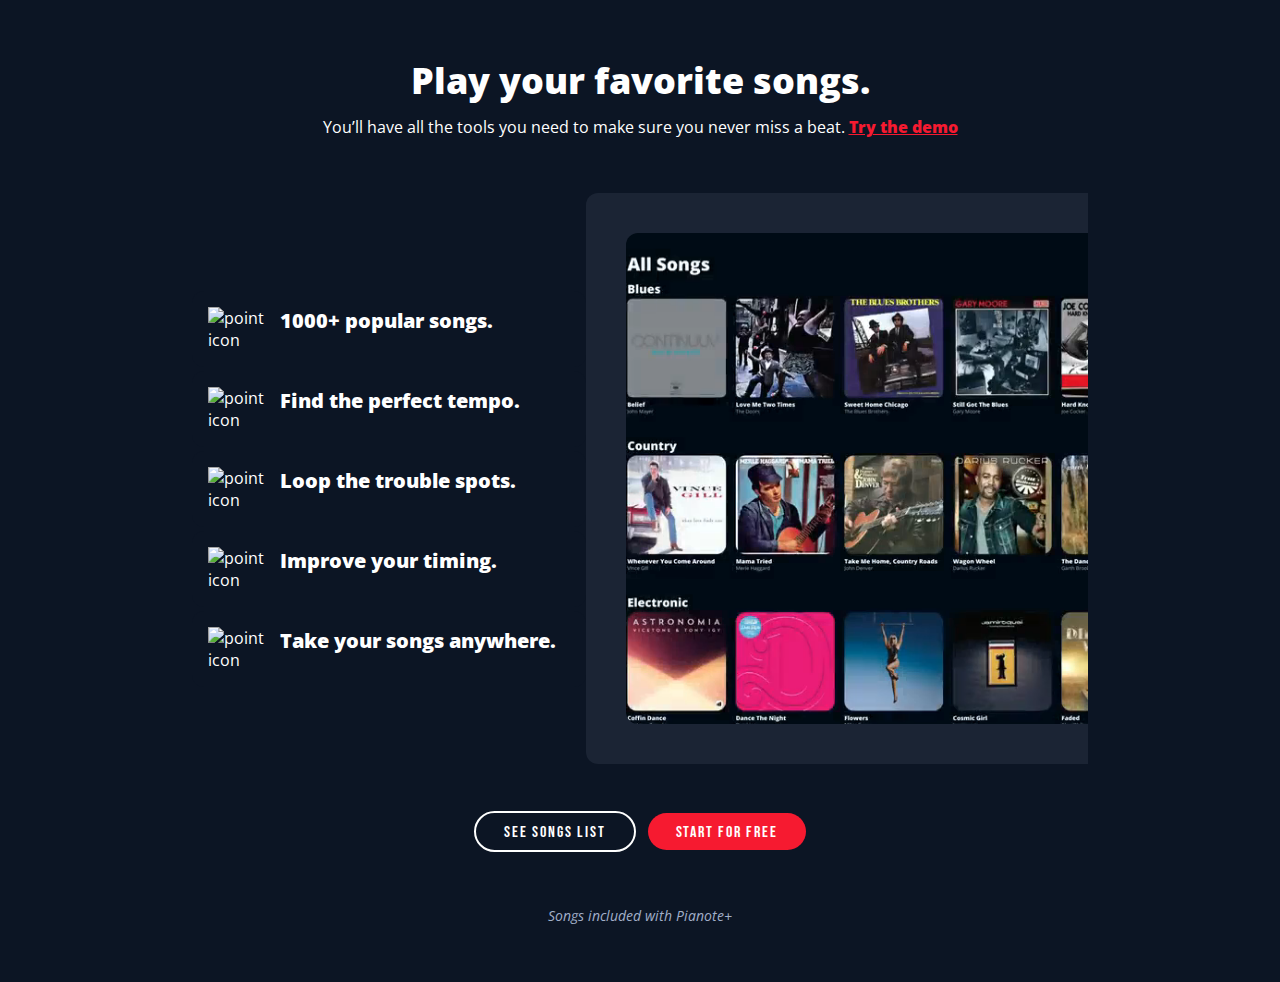
==== commit c5c6a434: "updated files" ====
--- a/index.html
+++ b/index.html
@@ -3,6 +3,7 @@
 <head>
     <meta charset="UTF-8">
     <meta name="viewport" content="width=device-width, initial-scale=1.0">
+    <link rel="icon" type="image/png" sizes="32x32" href="https://d15lhc6p38kxp4.cloudfront.net/e8ccd269-b25e-4a70-8376-7a6c6535dc5f/favicons/pianote/favicon-32x32.png?v=2018">    
     <link rel="stylesheet" href="style.css">
     <script src="/scripts/script.js" ></script>
     
@@ -20,7 +21,7 @@
             <div class="piano-selection-container">
                 <div class="video-containers">
                     <video muted autoplay loop playsinline id="mainVideo" preload="none" style="display: block;"></video>
-                    <img class="still-photo" loading="lazy" onload="this.classList.remove('opacity-0')" id="mainImage" >
+                    <img class="still-photo" loading="lazy" onload="this.classList.remove('opacity-0')" id="mainImage"  >
                 </div>
 
                 <div class="selection-container">
--- a/style.css
+++ b/style.css
@@ -1,44 +1,48 @@
 @import url('https://fonts.googleapis.com/css2?family=Open+Sans:ital,wght@0,300..800;1,300..800&display=swap');
 @import url('https://fonts.googleapis.com/css2?family=Bebas+Neue&display=swap');
 
-*{
-    font-family: "Open Sans", sans-serif;
-
-
-
-    margin: 0;  /* Ensure no default margins */
-    padding: 0; /* Ensure no default padding */
-    box-sizing: border-box; /* Ensure consistent box model */
-
-
-
+:root {
+    --font-primary: 'Open Sans', sans-serif;
+    --font-secondary: 'Bebas Neue', sans-serif;
+    --color-background: #0c1524;
+    --color-text: #ffffff;
+    --color-highlight: #F61A30;
+    --color-container-background: #1B2434;
+    --color-selection-background: #0c1524;
+    --color-border: #0c1524;
+    --color-disclaimer: rgb(161, 175, 201);
+    --color-plan-background: rgb(246, 26, 48);
+    --color-plan-hover: #d66d6d;
+    --color-button-border: rgb(255, 255, 255);
+    --color-button-hover-background: #ffffff;
+    --color-button-hover-text: black;
+    --color-song-border: rgb(255, 255, 255);
+    --color-song-background: rgba(0, 0, 0, 0);
+}
+
+* {
+    font-family: var(--font-primary);
+    margin: 0;  
+    padding: 0; 
+    box-sizing: border-box; 
 }
 
 body {
     display: flex;
-    justify-content: center; /* Center content horizontally */
-    align-items: center;  /* Center content vertically if needed */
-    background-color: #0c1524;
+    justify-content: center; 
+    align-items: center;  
+    background-color: var(--color-background);
     margin: 0;
 }
 
-
-.piano-container{
-
-  
-
-padding-left: 1.25rem;
-padding-right: 1.25rem; 
-padding-top: 2.5rem;
-padding-bottom: 2.5rem; 
-text-align: center; 
-color: #ffffff; 
-
-
-
-
-}
-
+.piano-container {
+    padding-left: 1.25rem;
+    padding-right: 1.25rem; 
+    padding-top: 2.5rem;
+    padding-bottom: 2.5rem; 
+    text-align: center; 
+    color: var(--color-text); 
+}
 
 @media (min-width: 640px) {
     .piano-container {
@@ -47,11 +51,8 @@
         padding-top: 3.5rem;
         padding-bottom: 3.5rem; 
     }
-  }
-
-
-
-  
+}
+
 @media (min-width: 1024px) {
     .piano-container {
         padding-left: 1.5rem;
@@ -59,103 +60,62 @@
         padding-top: 3.5rem;
         padding-bottom: 3.5rem; 
     }
-  }
-
-
-
-.piano-play{
+}
+
+.piano-play {
     max-width: 56rem; 
-    
-
-  
-
-
-
-
-
-
-}
-
-
-.subtitle{
-margin-top: 0.5rem; 
-line-height: 1.25; 
-}
-
+}
+
+.subtitle {
+    margin-top: 0.5rem; 
+    line-height: 1.25; 
+}
 
 @media (min-width: 640px) {
     .subtitle {
         margin-top: 0.75rem; 
     }
-  }
-
-
-
-.demo{
-
-font-weight: 900; 
-cursor: pointer; 
-
-}  
-
-
-
-u{
-    color:#F61A30 ;
-}
-
+}
+
+.demo {
+    font-weight: 900; 
+    cursor: pointer; 
+}
+
+u {
+    color: var(--color-highlight);
+}
 
 .piano {
-font-size: 36px;
-    
-}
-
-
-
-
-
-
-.piano-selection-container{
+    font-size: 36px;
+}
+
+.piano-selection-container {
     display: flex; 
-margin-top: 2.5rem;
-margin-bottom: 2.5rem; 
-flex-wrap: wrap; 
-justify-content: center; 
-align-items: center; 
-
-
-}
-
+    margin-top: 2.5rem;
+    margin-bottom: 2.5rem; 
+    flex-wrap: wrap; 
+    justify-content: center; 
+    align-items: center; 
+}
 
 @media (min-width: 640px) {
     .piano-selection-container {
         margin-top: 3.5rem;
         margin-bottom: 3.5rem; 
         flex-wrap: nowrap; 
-
-        
-    }
-  }
-
-
-
-
-
-.video-containers{
-overflow: hidden; 
-padding-top: 2.5rem;
-padding-bottom: 2.5rem; 
-padding-left: 2.5rem; 
-border-top-left-radius: 0.75rem;
-border-bottom-left-radius: 0.75rem; 
-max-width: 20rem;
-
-
-
-
-
-
-background-color: #1B2434;
+    }
+}
+
+.video-containers {
+    overflow: hidden; 
+    padding-top: 2.5rem;
+    padding-bottom: 2.5rem; 
+    padding-left: 2.5rem; 
+    border-top-left-radius: 0.75rem;
+    border-bottom-left-radius: 0.75rem; 
+    max-width: 20rem;
+    background-color: var(--color-container-background);
 }
 
 @media (min-width: 640px) {
@@ -163,135 +123,88 @@
         order: 1; 
         max-width: 100%; 
     }
-  }
-
-
-.video-containers video{
+}
+
+.video-containers video {
     display: none; 
-overflow: hidden; 
-border-top-left-radius: 0.75rem;
-border-bottom-left-radius: 0.75rem; 
-width: 100%; 
-
-margin-right:550px;
-
-
-
-
-}
-
-
-
-.still-photo{
-display: none; 
-overflow: hidden; 
-border-top-left-radius: 0.75rem;
-border-bottom-left-radius: 0.75rem; 
-width: 100%; 
-transition-property: opacity;
-transition-timing-function: cubic-bezier(0.4, 0, 0.2, 1);
-transition-duration: 300ms; 
-opacity: 0; 
-}
-
-
-
-
-
-
-.selection-container{
-
+    overflow: hidden; 
+    border-top-left-radius: 0.75rem;
+    border-bottom-left-radius: 0.75rem; 
+    width: 100%; 
+    margin-right: 550px;
+}
+
+.still-photo {
+    display: none; 
+    overflow: hidden; 
+    border-top-left-radius: 0.75rem;
+    border-bottom-left-radius: 0.75rem; 
+    width: 100%; 
+    transition-property: opacity;
+    transition-timing-function: cubic-bezier(0.4, 0, 0.2, 1);
+    transition-duration: 300ms; 
+    opacity: 0; 
+}
+
+.selection-container {
     margin-top: 1.5rem; 
-width: 100%; 
-text-align: left; 
-}
-
-.selection-item{
+    width: 100%; 
+    text-align: left; 
+}
+
+.selection-item {
     display: flex; 
-padding-top: 1rem;
-padding-bottom: 1rem; 
-padding-left: 1rem;
-padding-right: 1rem; 
-margin-bottom: 0.25rem; 
-border-radius: 0.75rem; 
-border-width: 1px; 
-width: 100%; 
-transition-property: color, background-color, border-color, text-decoration-color, fill, stroke;
-transition-timing-function: cubic-bezier(0.4, 0, 0.2, 1);
-transition-duration: 300ms; 
-transition-duration: 500ms; 
-cursor: pointer; 
-background: #0c1524;
-border-color: #0c1524;
-
-}
-
-
-
-
-
+    padding-top: 1rem;
+    padding-bottom: 1rem; 
+    padding-left: 1rem;
+    padding-right: 1rem; 
+    margin-bottom: 0.25rem; 
+    border-radius: 0.75rem; 
+    border-width: 1px; 
+    width: 100%; 
+    transition-property: color, background-color, border-color, text-decoration-color, fill, stroke;
+    transition-timing-function: cubic-bezier(0.4, 0, 0.2, 1);
+    transition-duration: 300ms; 
+    transition-duration: 500ms; 
+    cursor: pointer; 
+    background: var(--color-selection-background);
+    border-color: var(--color-border);
+}
 
 @media (min-width: 640px) {
     .selection-image-container {
         width: 3rem; 
     }
-  }
+}
 
 @media (min-width: 1024px) {
     .selection-image-container {
         width: 4rem; 
     }
-  }
-
-
-
-
-.selection-image{
-height: 1.5rem; 
-transition-property: opacity;
-transition-timing-function: cubic-bezier(0.4, 0, 0.2, 1);
-transition-duration: 300ms; 
-/* opacity: 0;  */
-
+}
+
+.selection-image {
+    height: 1.5rem; 
+    transition-property: opacity;
+    transition-timing-function: cubic-bezier(0.4, 0, 0.2, 1);
+    transition-duration: 300ms; 
 }
 
 @media (min-width: 1024px) {
     .selection-image {
         width: 2rem; 
     }
-  }
-
-
-
-
-.selection-text-container{
+}
+
+.selection-text-container {
     padding-left: 0.5rem; 
     flex-grow: 1; 
-
-
-   
-    
-}
-
-.selection-text-container h5{
+}
+
+.selection-text-container h5 {
     font-size: 20px;
-
     font-weight: 900;
 }
-
-
-/* .selection-text-container-paragraph{
-
-    overflow: hidden; 
-    
-margin-left: 0;
-margin-right: 0; 
-margin-top: 0.25rem; 
-max-height: 0; 
-font-size: 0.875rem;
-line-height: 1.25rem; 
-max-width: 270px
-} */
 
 
 .selection-text-container-paragraph {
@@ -304,43 +217,64 @@
     line-height: 1.25rem;
     max-width: 270px;
     transition: max-height 0.3s ease;
-}
-
-/* 
-.video-containers video,
-.still-photo {
-    display: none;
-} */
-
+    max-height: 0;
+    transition: max-height 0.5s ease-out, padding-bottom 0.5s ease-out;
+}
 
 
 .selection-item.active .selection-text-container-paragraph {
-    max-height: 1000px; /* A large enough value to show the full content */
+    max-height: 1000px; 
 }
 
 @media (min-width: 640px) {
     .selection-text-container-paragraph {
         margin-top: 0.5rem; 
-       
-    }
-  }
-
-
-  .selection-item.active video,
-  .selection-item.active .still-photo {
-      display: block;
-  }
-
-
-
-
-
-
-
-
-
-
-
+    }
+}
+
+.selection-item.active video,
+.selection-item.active .still-photo {
+    display: block;
+}
+
+.selection-text-container-paragraph.visible {
+    max-height: 200px; 
+    padding-bottom: 20px;
+}
+
+@media (max-width: 768px) {
+    .selection-item {
+        margin-bottom: 8px;
+        padding: 8px;
+    }
+
+    .selection-text-container-paragraph {
+        max-height: 0;
+        transition: max-height 0.5s ease-out, padding-bottom 0.5s ease-out;
+    }
+
+    .selection-text-container-paragraph.visible {
+        max-height: 150px; 
+        padding-bottom: 16px;
+    }
+}
+
+@media (max-width: 480px) {
+    .selection-item {
+        margin-bottom: 6px;
+        padding: 6px;
+    }
+
+    .selection-text-container-paragraph {
+        max-height: 0;
+        transition: max-height 0.5s ease-out, padding-bottom 0.5s ease-out;
+    }
+
+    .selection-text-container-paragraph.visible {
+        max-height: 100px; /* Adjust as needed */
+        padding-bottom: 12px;
+    }
+}
 
 .songbutton {
     margin-bottom: 0.5rem; 
@@ -354,19 +288,19 @@
     margin-bottom: 0px;
     margin-left: 4px;
     margin-right: 4px;
-    font-family: "Bebas Neue", sans-serif !important;
+    font-family: var(--font-secondary) !important;
     font-feature-settings: normal;
     font-kerning: auto;
     font-weight: 500;
     border-radius: 50px;
     text-decoration: none;
-    border-left-color: rgb(255, 255, 255);
+    border-left-color: var(--color-button-border);
     border-left-style: solid;
     border-left-width: 2px;
-    border-right-color: rgb(255, 255, 255);
+    border-right-color: var(--color-button-border);
     border-right-style: solid;
     border-right-width: 2px;
-    border-top-color: rgb(255, 255, 255);
+    border-top-color: var(--color-button-border);
     border-top-left-radius: 50px;
     border-top-right-radius: 50px;
     border-top-style: solid;
@@ -376,21 +310,18 @@
     border-bottom-width: 2px;
 }
 
-
-
-.songbutton:hover{
-    background-color: #ffffff;
-    color: black;
+.songbutton:hover {
+    background-color: var(--color-button-hover-background);
+    color: var(--color-button-hover-text);
     transition-duration: 0.5s;
 }
 
-
-.planbutton:hover{
-    background-color: #d66d6d;
+.planbutton:hover {
+    background-color: var(--color-plan-hover);
     transition-duration: 0.5s;
 }
 
-.planbutton i:hover{
+.planbutton i:hover {
     transition: margin-right 2s;
 }
 
@@ -405,32 +336,32 @@
     margin-bottom: 0px;
     margin-left: 4px;
     margin-right: 4px;
-    font-family: "Bebas Neue", sans-serif !important;
+    font-family: var(--font-secondary) !important;
     font-feature-settings: normal;
     font-kerning: auto;
     font-weight: 500;
     border-radius: 50px;
     text-decoration: none;
-    background-color: rgb(246, 26, 48);
+    background-color: var(--color-plan-background);
 }
 
 .plan {
-    background-color: rgb(246, 26, 48);
-    color: rgb(255, 255, 255);
+    background-color: var(--color-plan-background);
+    color: var(--color-text);
 }
 
 .song {
     border-bottom-style: solid;
     border-bottom-width: 2px;
     text-decoration: none;
-    background-color: rgba(0, 0, 0, 0);
-    border-bottom-color: rgb(255, 255, 255);
-    border-left-color: rgb(255, 255, 255);
-    border-right-color: rgb(255, 255, 255);
-    border-top-color: rgb(255, 255, 255);
-    color: rgb(255, 255, 255);
-    outline-color: rgb(255, 255, 255);
-    text-decoration-color: rgb(255, 255, 255);
+    background-color: var(--color-song-background);
+    border-bottom-color: var(--color-song-border);
+    border-left-color: var(--color-song-border);
+    border-right-color: var(--color-song-border);
+    border-top-color: var(--color-song-border);
+    color: var(--color-text);
+    outline-color: var(--color-song-border);
+    text-decoration-color: var(--color-song-border);
 }
 
 button .plan {
@@ -438,27 +369,24 @@
 }
 
 a {
-    color: #ffffff;
+    color: var(--color-text);
     text-decoration: none;
-} 
+}
 
 .disclaimer {
     margin-top: 1.25rem; 
     font-size: 0.875rem;
     line-height: 1.25rem; 
-    color: rgb(161, 175, 201) !important;
+    color: var(--color-disclaimer) !important;
 }
 
 .disclaimer p {
-    color: rgb(161, 175, 201);
+    color: var(--color-disclaimer);
 }
 
 .fixbutton {
     display: inline-block;
 }
-
-
-
 
 @media (max-width: 639px) {
     .fixbutton {
@@ -470,4 +398,4 @@
     .fixbutton > * {
         margin-bottom: 10px; 
     }
-}+}
